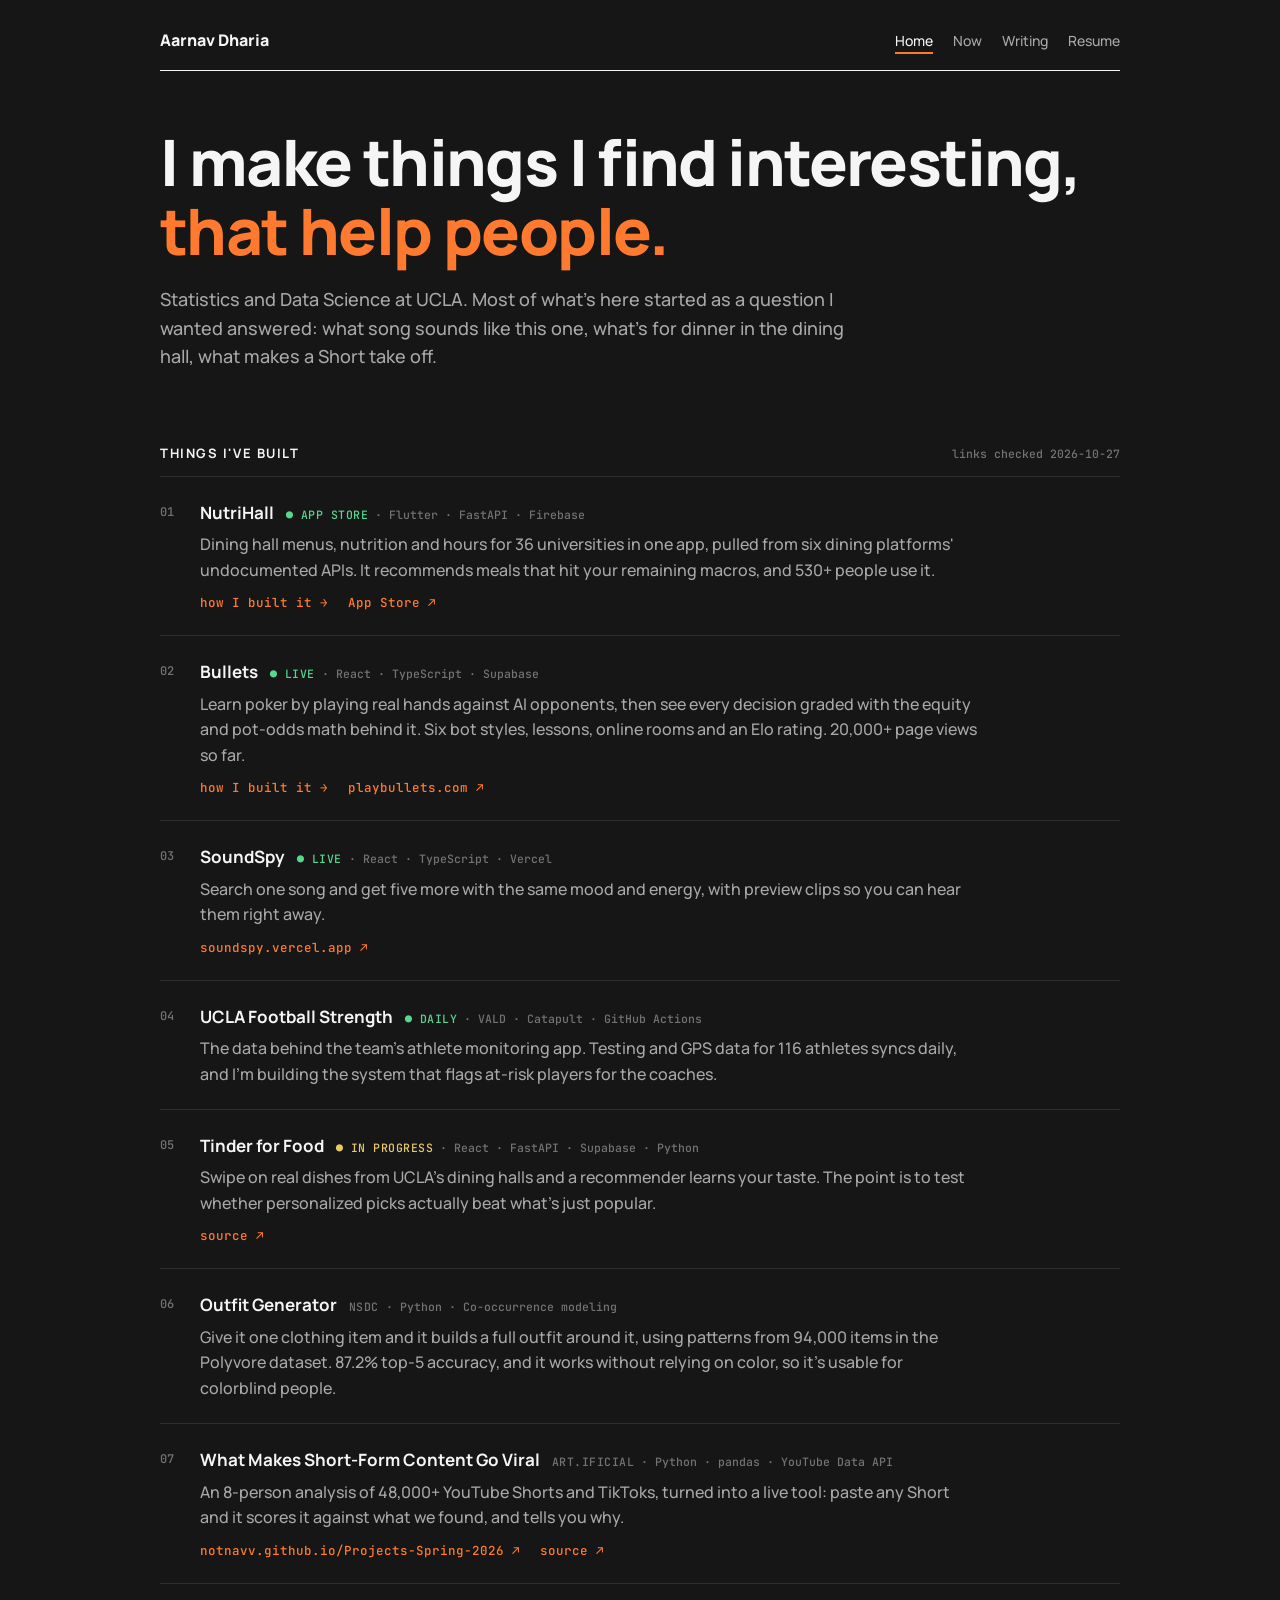
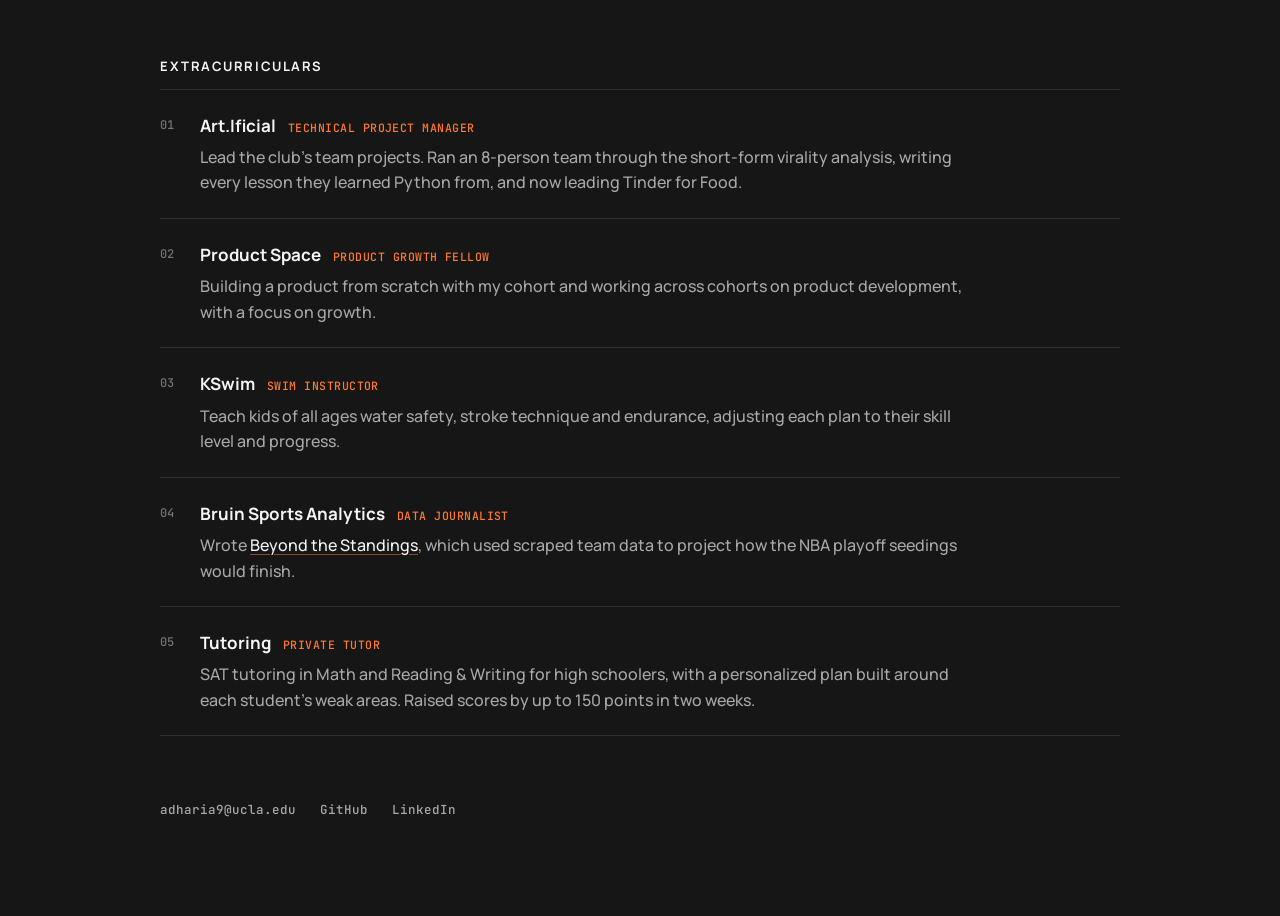
==== index.html @ dd4312ac "Personal website" ====
<!doctype html>
<html lang="en">
<head>
<meta charset="utf-8">
<meta name="viewport" content="width=device-width, initial-scale=1">
<title>Aarnav Dharia</title>
<meta name="description" content="Aarnav Dharia — Statistics and Data Science at UCLA. Things I've built because they interested me and helped someone.">
<meta name="theme-color" content="#161616">
<link rel="preconnect" href="https://fonts.googleapis.com">
<link rel="preconnect" href="https://fonts.gstatic.com" crossorigin>
<link href="https://fonts.googleapis.com/css2?family=Manrope:wght@400;500;600;700;800&family=JetBrains+Mono:wght@400;500&display=swap" rel="stylesheet">
<link rel="stylesheet" href="style.css">
</head>
<body>
<div class="wrap">

  <header>
    <a class="name" href="index.html">Aarnav Dharia</a>
    <nav>
      <a href="index.html" aria-current="page">Home</a>
      <a href="now.html">Now</a>
      <a href="writing.html">Writing</a>
      <a href="resume.html">Resume</a>
    </nav>
  </header>

  <div class="hero">
    <h1>I make things I find interesting, <span>that help people.</span></h1>
    <p>Statistics and Data Science at UCLA. Most of what's here started as a question I wanted answered: what song sounds like this one, what's for dinner in the dining hall, what makes a Short take off.</p>
  </div>

  <section id="work">
  <div class="sec"><h2>Things I've built</h2><span>links checked 2026-10-27</span></div>

  <article class="item">
    <div class="num">01</div>
    <div>
      <div class="top"><h3><a href="nutrihall.html">NutriHall</a></h3><span class="meta"><span class="status live">App Store</span> · Flutter · FastAPI · Firebase</span></div>
      <p>Dining hall menus, nutrition and hours for 36 universities in one app, pulled from six dining platforms' undocumented APIs. It recommends meals that hit your remaining macros, and 530+ people use it.</p>
      <div class="links"><a href="nutrihall.html">how I built it →</a><a href="https://apps.apple.com/ng/app/nutrihall/id6760919610">App Store ↗</a></div>
    </div>
  </article>

  <article class="item">
    <div class="num">02</div>
    <div>
      <div class="top"><h3><a href="bullets.html">Bullets</a></h3><span class="meta"><span class="status live">Live</span> · React · TypeScript · Supabase</span></div>
      <p>Learn poker by playing real hands against AI opponents, then see every decision graded with the equity and pot-odds math behind it. Six bot styles, lessons, online rooms and an Elo rating. 20,000+ page views so far.</p>
      <div class="links"><a href="bullets.html">how I built it →</a><a href="https://www.playbullets.com">playbullets.com ↗</a></div>
    </div>
  </article>

  <article class="item">
    <div class="num">03</div>
    <div>
      <div class="top"><h3>SoundSpy</h3><span class="meta"><span class="status live">Live</span> · React · TypeScript · Vercel</span></div>
      <p>Search one song and get five more with the same mood and energy, with preview clips so you can hear them right away.</p>
      <div class="links"><a href="https://soundspy.vercel.app/">soundspy.vercel.app ↗</a></div>
    </div>
  </article>

  <article class="item">
    <div class="num">04</div>
    <div>
      <div class="top"><h3>UCLA Football Strength</h3><span class="meta"><span class="status live">Daily</span> · VALD · Catapult · GitHub Actions</span></div>
      <p>The data behind the team's athlete monitoring app. Testing and GPS data for 116 athletes syncs daily, and I'm building the system that flags at-risk players for the coaches.</p>
    </div>
  </article>

  <article class="item">
    <div class="num">05</div>
    <div>
      <div class="top"><h3>Tinder for Food</h3><span class="meta"><span class="status wip">In progress</span> · React · FastAPI · Supabase · Python</span></div>
      <p>Swipe on real dishes from UCLA's dining halls and a recommender learns your taste. The point is to test whether personalized picks actually beat what's just popular.</p>
      <div class="links"><a href="https://github.com/notnavv/Tinder-for-Food">source ↗</a></div>
    </div>
  </article>

  <article class="item">
    <div class="num">06</div>
    <div>
      <div class="top"><h3>Outfit Generator</h3><span class="meta"><span class="status">NSDC</span> · Python · Co-occurrence modeling</span></div>
      <p>Give it one clothing item and it builds a full outfit around it, using patterns from 94,000 items in the Polyvore dataset. 87.2% top-5 accuracy, and it works without relying on color, so it's usable for colorblind people.</p>
    </div>
  </article>

  <article class="item">
    <div class="num">07</div>
    <div>
      <div class="top"><h3>What Makes Short-Form Content Go Viral</h3><span class="meta"><span class="status">Art.Ificial</span> · Python · pandas · YouTube Data API</span></div>
      <p>An 8-person analysis of 48,000+ YouTube Shorts and TikToks, turned into a live tool: paste any Short and it scores it against what we found, and tells you why.</p>
      <div class="links"><a href="https://notnavv.github.io/Projects-Spring-2026/">notnavv.github.io/Projects-Spring-2026 ↗</a><a href="https://github.com/notnavv/Projects-Spring-2026">source ↗</a></div>
    </div>
  </article>

  </section>

  <section id="extracurriculars">
  <div class="sec"><h2>Extracurriculars</h2></div>

  <article class="item">
    <div class="num">01</div>
    <div>
      <div class="top"><h3>Art.Ificial</h3><span class="role">Technical Project Manager</span></div>
      <p>Lead the club's team projects. Ran an 8-person team through the short-form virality analysis, writing every lesson they learned Python from, and now leading Tinder for Food.</p>
    </div>
  </article>

  <article class="item">
    <div class="num">02</div>
    <div>
      <div class="top"><h3>Product Space</h3><span class="role">Product Growth Fellow</span></div>
      <p>Building a product from scratch with my cohort and working across cohorts on product development, with a focus on growth.</p>
    </div>
  </article>

  <article class="item">
    <div class="num">03</div>
    <div>
      <div class="top"><h3>KSwim</h3><span class="role">Swim Instructor</span></div>
      <p>Teach kids of all ages water safety, stroke technique and endurance, adjusting each plan to their skill level and progress.</p>
    </div>
  </article>

  <article class="item">
    <div class="num">04</div>
    <div>
      <div class="top"><h3>Bruin Sports Analytics</h3><span class="role">Data Journalist</span></div>
      <p>Wrote <a href="https://www.bruinsportsanalytics.org/journalism/beyond-the-standings-using-data-to-predict-the-nba-playoff-race">Beyond the Standings</a>, which used scraped team data to project how the NBA playoff seedings would finish.</p>
    </div>
  </article>

  <article class="item">
    <div class="num">05</div>
    <div>
      <div class="top"><h3>Tutoring</h3><span class="role">Private Tutor</span></div>
      <p>SAT tutoring in Math and Reading &amp; Writing for high schoolers, with a personalized plan built around each student's weak areas. Raised scores by up to 150 points in two weeks.</p>
    </div>
  </article>

  </section>

  <footer>
    <a href="mailto:adharia9@ucla.edu">adharia9@ucla.edu</a>
    <a href="https://github.com/notnavv">GitHub</a>
    <a href="https://www.linkedin.com/in/aarnavdharia">LinkedIn</a>
  </footer>

</div>
</body>
</html>
---- style.css ----
:root {
    --bg: #161616;
    --line: rgba(255, 255, 255, .1);
    --text: #f5f5f5;
    --muted: #a8a8a8;
    --faint: #737373;
    --accent: #ff7a2f;
    --yellow: #e8c968;
    --green: #57d68f;
    --mono: "JetBrains Mono", ui-monospace, monospace;
  }

  * { box-sizing: border-box; }
  html { -webkit-text-size-adjust: 100%; scroll-behavior: smooth; }
  body { margin: 0; background: var(--bg); color: var(--text); font: 500 16px/1.6 "Manrope", system-ui, sans-serif; }
  ::selection { background: var(--accent); color: var(--bg); }
  a { color: inherit; text-decoration: none; }
  .wrap { max-width: 1040px; margin: 0 auto; padding: 0 16px 80px; }

  header { display: flex; justify-content: space-between; align-items: center; padding: 28px 0 16px; border-bottom: 1px solid var(--text); }
  .name { font-weight: 800; }
  nav { display: flex; gap: 20px; font-size: 14px; color: var(--muted); }
  nav a:hover { color: var(--text); }
  nav a[aria-current] { color: var(--text); box-shadow: 0 2px 0 var(--accent); }

  .hero { padding: 56px 0 0; margin-bottom: 72px; }
  .page-title { padding: 56px 0 0; margin-bottom: 40px; }
  .page-title h1 { font-size: clamp(32px, 5vw, 48px); }
  .page-title p { color: var(--muted); font-size: 17px; max-width: 64ch; margin: 12px 0 0; }
  h1 { font-size: clamp(36px, 6vw, 64px); line-height: 1.08; font-weight: 800; letter-spacing: -.025em; margin: 0; }
  h1 span { display: block; color: var(--accent); }
  .hero p { color: var(--muted); font-size: 18px; max-width: 64ch; margin: 20px 0 0; }

  section + section { margin-top: 72px; }
  .sec { display: flex; justify-content: space-between; align-items: baseline; gap: 16px; padding-bottom: 12px; border-bottom: 1px solid var(--line); }
  h2 { font-size: 13px; font-weight: 700; color: var(--text); text-transform: uppercase; letter-spacing: .12em; margin: 0; }
  .sec span { font-family: var(--mono); font-size: 11.5px; color: var(--faint); }

  .item { display: grid; grid-template-columns: 40px 1fr; padding: 22px 0; border-bottom: 1px solid var(--line); }
  .num { font-family: var(--mono); font-size: 12px; color: var(--faint); padding-top: 4px; }
  .top { display: flex; align-items: baseline; gap: 4px 12px; flex-wrap: wrap; }
  .item h3 { margin: 0; font-size: 17px; font-weight: 700; }
  .meta { font-family: var(--mono); font-size: 11.5px; color: var(--faint); }
  .status { text-transform: uppercase; letter-spacing: .04em; color: var(--faint); }
  .status.live { color: var(--green); }
  .status.live::before, .status.wip::before { content: "● "; }
  .status.wip { color: var(--yellow); }
  .item p { color: var(--muted); margin: 6px 0 0; max-width: 78ch; }
  .role { font-family: var(--mono); font-size: 11.5px; color: var(--accent); text-transform: uppercase; letter-spacing: .04em; }

  .when { margin-left: auto; font-family: var(--mono); font-size: 11.5px; color: var(--faint); }
  .sec a:hover { color: var(--accent); }
  .links { display: flex; flex-wrap: wrap; gap: 6px 20px; margin-top: 10px; font-family: var(--mono); font-size: 12.5px; }
  .links a { color: var(--accent); }
  .links a:hover { text-decoration: underline; text-underline-offset: 3px; }
  dl { display: grid; grid-template-columns: 56px 1fr; gap: 4px 12px; margin: 10px 0 0; font-size: 14px; line-height: 21px; }
  dt { font-family: var(--mono); font-size: 11px; line-height: 21px; color: var(--faint); text-transform: uppercase; letter-spacing: .06em; }
  dd { margin: 0; color: var(--muted); }
  dd a, .item p a { color: var(--text); text-decoration: underline; text-decoration-color: rgba(255, 122, 47, .5); text-underline-offset: 3px; }
  dd a:hover, .item p a:hover { color: var(--accent); text-decoration-color: var(--accent); }


  footer { margin-top: 64px; display: flex; flex-wrap: wrap; gap: 8px 24px; font-family: var(--mono); font-size: 12.5px; }
  footer a { color: var(--muted); }
  footer a:hover { color: var(--accent); }

  @media (min-width: 760px) { .wrap { padding: 0 40px 96px; } }

  @media (max-width: 520px) {
    header { flex-direction: column; align-items: flex-start; gap: 10px; }
    nav { gap: 18px; }
    .item { grid-template-columns: 1fr; }
    .num { padding: 0 0 4px; }
  }
  .now a { color: var(--text); text-decoration: underline; text-decoration-color: rgba(255, 122, 47, .5); text-underline-offset: 3px; }
  .now a:hover { color: var(--accent); }

.back { display: inline-block; margin-top: 40px; font-family: var(--mono); font-size: 12.5px; color: var(--faint); }
.back:hover { color: var(--accent); }
.page-title + .links { margin: -24px 0 40px; }
.stats { display: grid; grid-template-columns: repeat(auto-fit, minmax(150px, 1fr)); border-top: 1px solid var(--line); border-bottom: 1px solid var(--line); margin-bottom: 72px; }
.stats div { padding: 20px 0; }
.stats strong { display: block; font-size: 32px; font-weight: 800; letter-spacing: -.02em; line-height: 1.1; color: var(--accent); }
.stats span { font-family: var(--mono); font-size: 11.5px; color: var(--faint); text-transform: uppercase; letter-spacing: .04em; }
.prose p { color: var(--muted); max-width: 72ch; margin: 16px 0 0; }
.prose ul { color: var(--muted); max-width: 72ch; margin: 16px 0 0; padding-left: 20px; }
.prose li { margin: 6px 0; }
.prose li::marker { color: var(--accent); }
.shots { display: grid; grid-template-columns: repeat(3, minmax(0, 1fr)); gap: 16px; margin-top: 24px; }
.shots img { width: 100%; height: auto; display: block; border-radius: 22px; border: 1px solid var(--line); }
.page-title .updated { font-family: var(--mono); font-size: 12px; color: var(--faint); margin-top: 12px; }
@media (max-width: 520px) { .shots { grid-template-columns: repeat(3, minmax(0, 1fr)); gap: 8px; } .shots img { border-radius: 12px; } }

.item h3 a { transition: color .15s; }
.item h3 a:hover { color: var(--accent); }

dl.wide { grid-template-columns: 120px 1fr; gap: 8px 16px; margin-top: 20px; font-size: 15px; line-height: 23px; }
dl.wide dt { line-height: 23px; }
dl.wide dd { max-width: 72ch; }
.item p + p { margin-top: 10px; }
.page-title a.inline, .item p a.inline { color: var(--text); text-decoration: underline; text-decoration-color: rgba(255, 122, 47, .5); text-underline-offset: 3px; }
.page-title a.inline:hover, .item p a.inline:hover { color: var(--accent); }
@media (max-width: 520px) { dl.wide { grid-template-columns: 1fr; gap: 0; } dl.wide dd { margin-bottom: 10px; } }
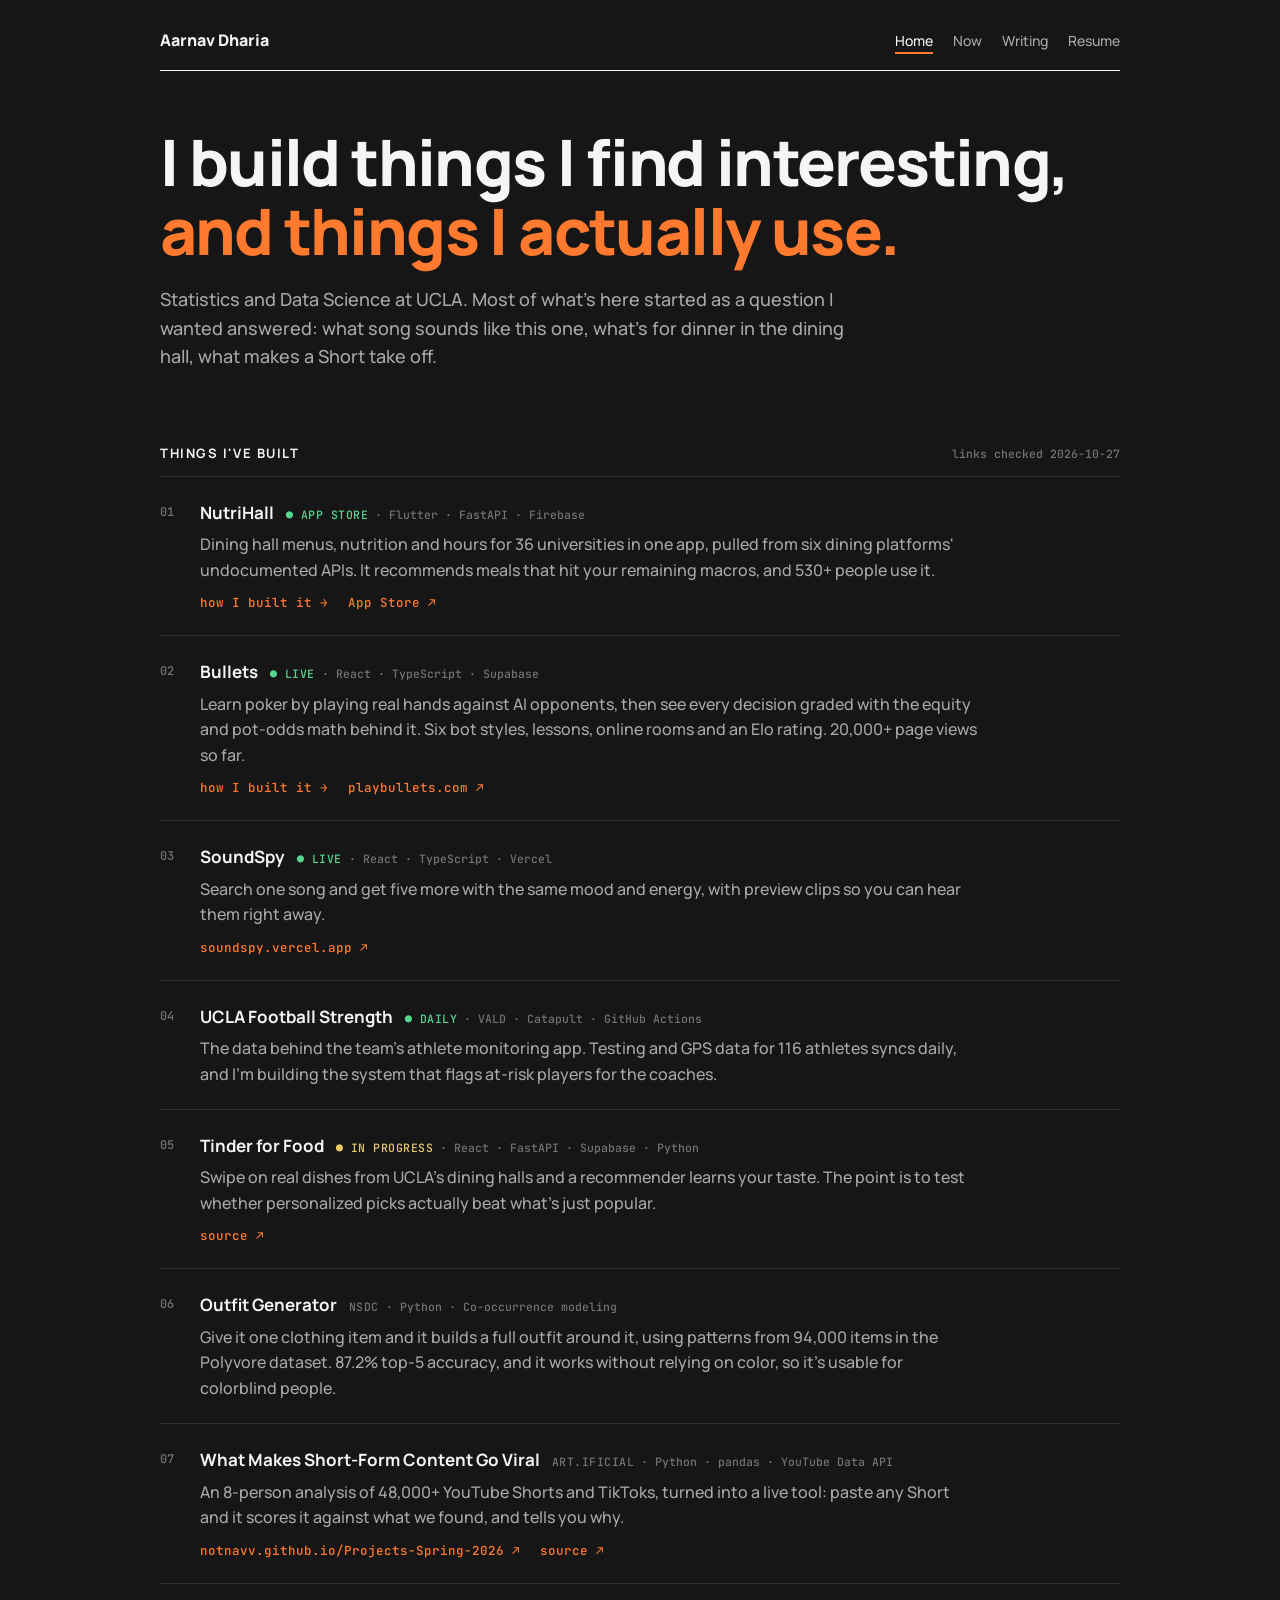
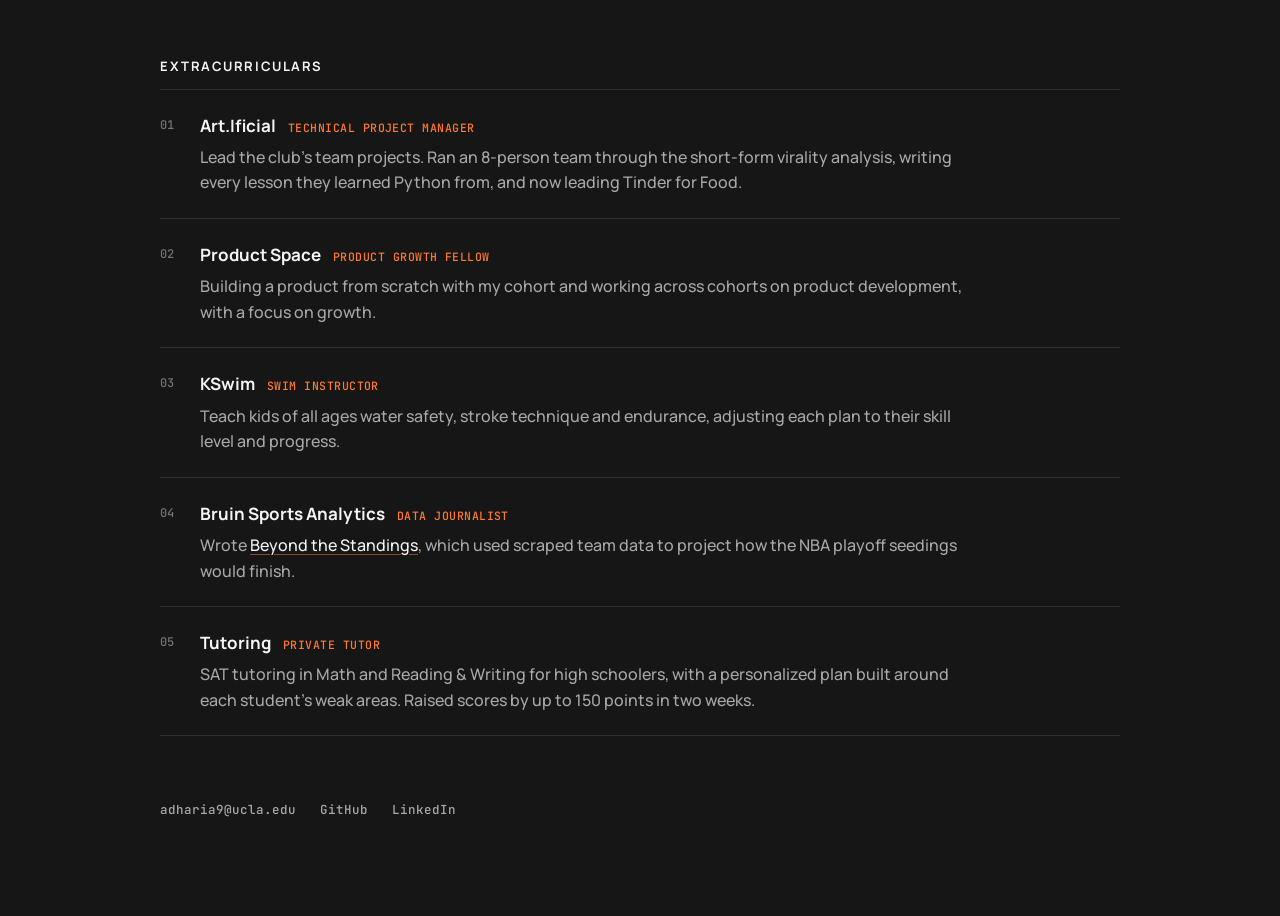
==== commit 2598a30d: "Update headline wording" ====
--- a/index.html
+++ b/index.html
@@ -25,7 +25,7 @@
   </header>
 
   <div class="hero">
-    <h1>I make things I find interesting, <span>that help people.</span></h1>
+    <h1>I build things I find interesting, <span>and things I actually use.</span></h1>
     <p>Statistics and Data Science at UCLA. Most of what's here started as a question I wanted answered: what song sounds like this one, what's for dinner in the dining hall, what makes a Short take off.</p>
   </div>
 
